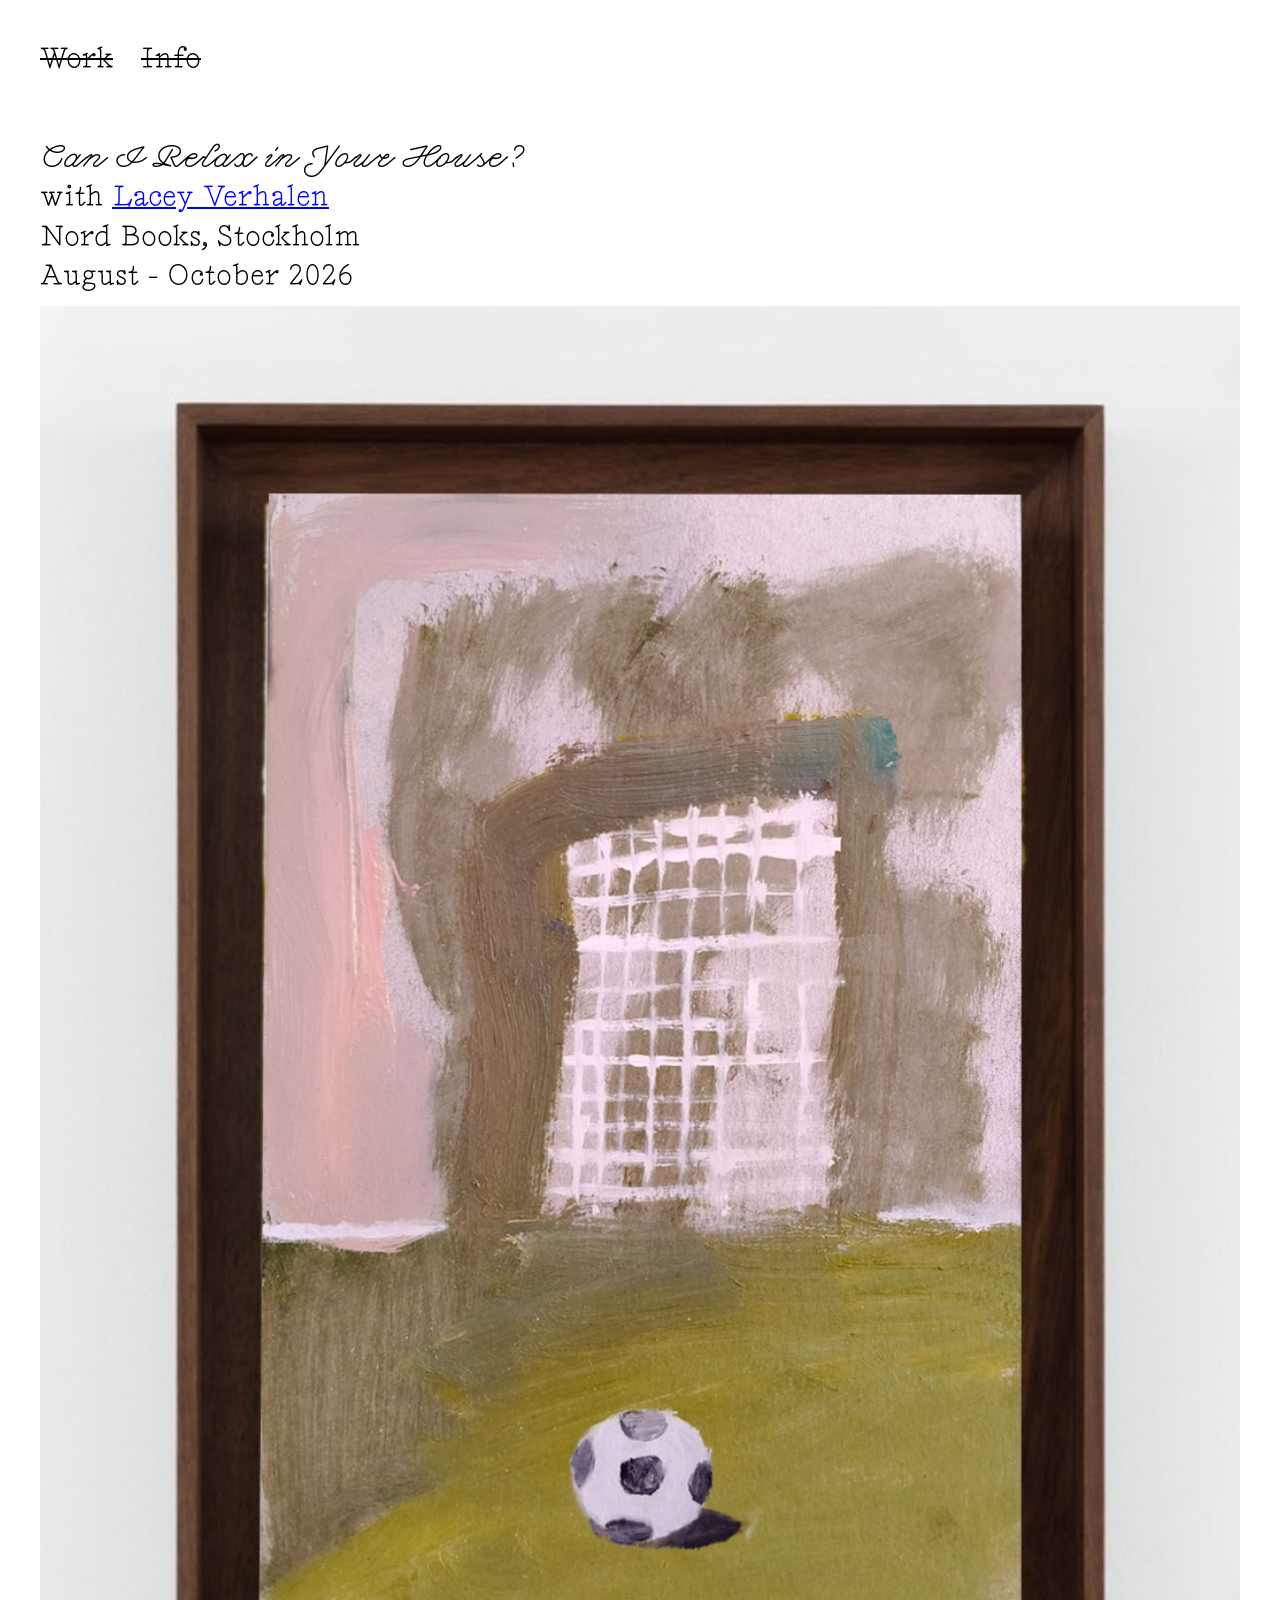
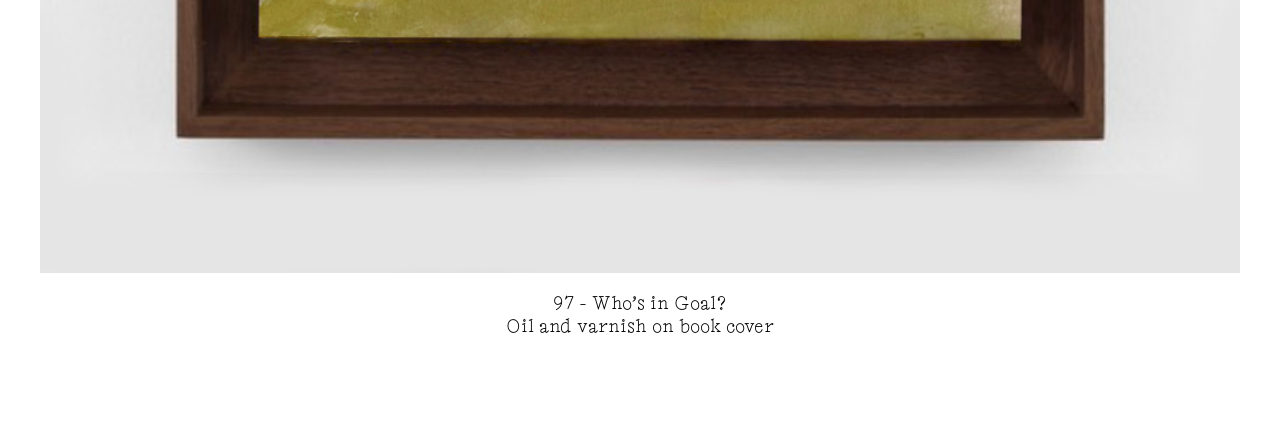
==== can-I-relax.html @ 7768a40b "Rename can-I-relax to can-I-relax.html" ====
<!DOCTYPE html>
<html lang="en">
<head>
  <meta charset="UTF-8">
  <meta name="viewport" content="width=device-width, initial-scale=1.0">
  <title>Can I Relax In Your House?</title>
  <link rel="stylesheet" href="styles.css">
</head>
<body>

  <nav>
    <a href="index.html" class="crossed-out">Work</a>
    <a href="info.html" class="crossed-out">Info</a>
  </nav>

  <main>
    <div class="section-title">
      <em class="italic-font">Can I Relax in Your House?</em><br>
      with <a href="http://www.laceyverhalen.com" target="_blank" rel="noopener noreferrer">Lacey Verhalen</a><br>
      Nord Books, Stockholm<br>
      August - October 2026
    </div>
  </main>

    <div class="artwork-item">
        <img src="97-whos-in-goal.jpg" alt="Who's in Goal?">
        <div class="artwork-caption">
          <span class="caption-size">97 - Who’s in Goal?</span><br>
          Oil and varnish on book cover
        </div>
      </div>

<script>
  // Target layout elements AND text-formatting elements like em, i, and .italic-font
  const textContainers = document.querySelectorAll('nav a, .section-title, .year-heading, .bio-text, .contact-info, .exhibition-section h2, .exhibition-type, .exhibition-item p, .artwork-caption, em, i, .italic-font');

  textContainers.forEach(container => {
    Array.from(container.childNodes).forEach(node => {
      // Process text nodes directly inside targeted elements safely
      if (node.nodeType === Node.TEXT_NODE && node.textContent.trim() !== '') {
        // Splits by words while capturing spaces to preserve formatting
        const words = node.textContent.split(/(\s+)/);
        
        const spanWords = words.map(word => {
          // If it's a space or whitespace, keep it as-is without a span
          if (word.trim() === '') return word;
          // Wrap individual words in the hover-word class
          return `<span class="hover-word">${word}</span>`;
        });
        
        const placeholder = document.createElement('span');
        placeholder.innerHTML = spanWords.join('');
        node.parentNode.insertBefore(placeholder, node);
        node.parentNode.removeChild(node);
      }
    });
  });

  // Assign the random color on hover
  document.addEventListener('mouseover', function(e) {
    if (e.target.classList.contains('hover-word')) {
      const randomColor = '#' + Math.floor(Math.random()*16777215).toString(16).padStart(6, '0');
      e.target.style.color = randomColor;
    }
  });

  // Reset the color when moving away
  document.addEventListener('mouseout', function(e) {
    if (e.target.classList.contains('hover-word')) {
      e.target.style.color = '';
    }
  });
</script>
</body>
</html>
---- styles.css ----
/* --- Typography Setup --- */
@font-face {
  font-family: 'Edition Contextual';
  src: url('EditionContextualUnlicensed-50.woff') format('woff');
  font-weight: normal;
  font-style: normal;
}

@font-face {
  font-family: 'Edition Scriptual';
  src: url('EditionScriptualUnlicensed-50.woff') format('woff');
  font-weight: normal;
  font-style: italic;
}

/* --- Global Styles --- */
body {
  font-family: 'Edition Contextual', serif;
  font-size: 28px;
  line-height: 1.4;
  color: #000000;
  margin: 0;
  padding: 40px;
  background-color: #ffffff;
}

em, i, .italic-font {
  font-family: 'Edition Scriptual', cursive;
  font-style: italic;
  font-size: 28px;
}

/* --- Global Link Styles (Excluding Menu) --- */
a:not(nav a) {
  color: #0000FF !important;
  text-decoration: underline; /* Reverted to default browser thickness */
}

/* Forces JS-wrapped words inside OR on the global links (like IG) to stay blue */
a:not(nav a) .hover-word,
a:not(nav a).hover-word {
  color: #0000FF !important;
}

/* --- Navigation --- */
nav {
  margin-bottom: 60px;
}

nav a {
  font-size: 28px;
  text-decoration: none;
  color: #000000;
  margin-right: 20px;
}

/* Forces JS-wrapped words inside the top menu links to stay black */
nav a .hover-word {
  color: #000000;
}

/* Keeps the inactive link permanently crossed out with no hover animations */
nav a.crossed-out {
  text-decoration: line-through;
}

/* --- Content Layout --- */
.section-title {
  margin-bottom: 10px;
}

.year-heading {
  margin-bottom: 40px;
}

/* --- Portfolio Work Page --- */
.portfolio-container {
  max-width: 600px;
  margin-top: 40px;
}

.artwork-item {
  margin-bottom: 60px;
  display: flex;
  flex-direction: column;
}

.artwork-item img {
  width: 100%;
  height: auto;
  display: block;
}

.artwork-caption {
  font-size: 18px;
  text-align: center;
  margin-top: 20px;
  line-height: 1.3;
}

/* --- Info Page Specifics --- */
.info-content {
  max-width: 800px;
}

.bio-text {
  margin-bottom: 40px;
}

.contact-info {
  margin-bottom: 60px;
}

.exhibition-section h2 {
  font-size: 28px;
  font-weight: normal;
  text-transform: uppercase;
  margin: 0 0 30px 0;
  letter-spacing: 1px;
}

.exhibition-type {
  text-decoration: underline;
  text-underline-offset: 8px;       /* Pushes the underline down so it doesn't crowd the letters */
  text-decoration-skip-ink: auto;   /* Automatically cuts the line where descenders (like p and g) cross it */
  margin-bottom: 30px;
}

.exhibition-item {
  margin-bottom: 40px;
}

.exhibition-item p {
  margin: 0;
}

/* --- Hover Word Effect --- */
.hover-word {
  transition: color 0.15s ease;
  cursor: default;
}

/* --- Mobile Responsive Rules --- */
@media (max-width: 768px) {
  body {
    padding: 24px 20px; 
    font-size: 20px;     /* Scales down body text, bio, links & lists */
  }

  nav a {
    font-size: 20px;     /* Scales down top navigation menu links */
  }

  em, i, .italic-font {
    font-size: 20px;     /* Scales down script font variations */
  }

  .exhibition-section h2 {
    font-size: 20px;     /* Scales down EXHIBITIONS uppercase header */
  }

  nav {
    margin-bottom: 40px;
  }

  .artwork-caption {
    font-size: 12px;     /* Scales down captions centered under works */
    margin-top: 14px;
  }
  
  .portfolio-container {
    max-width: 100%;     
  }
}
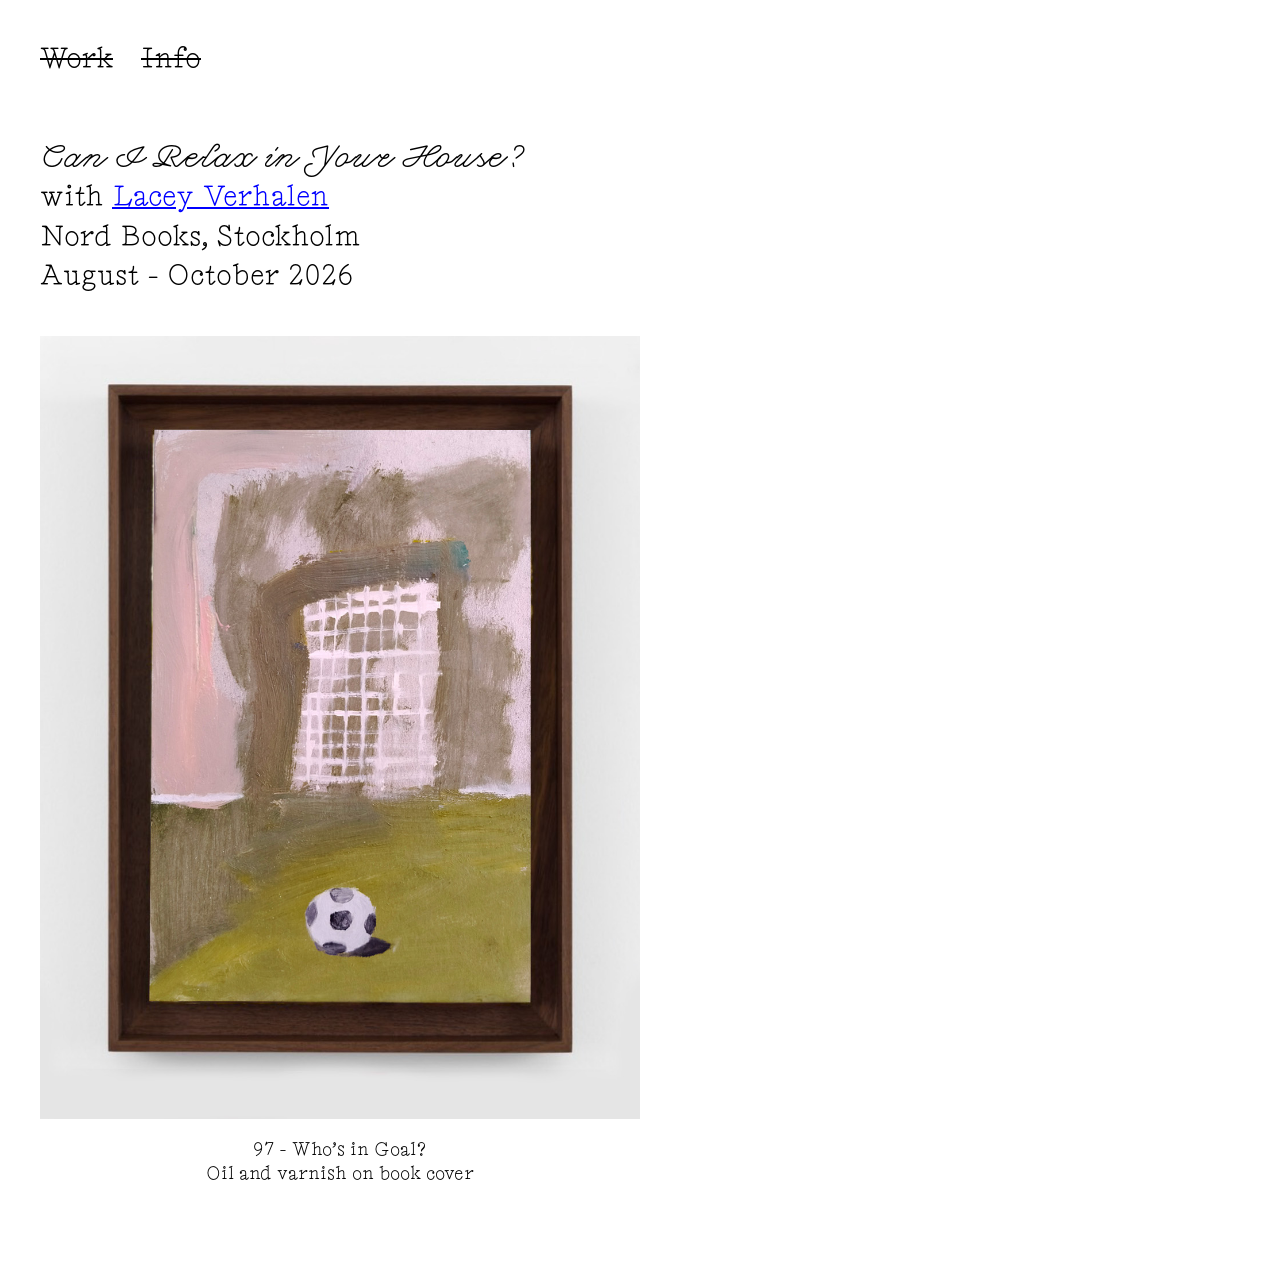
==== commit 1ed0a1f4: "Update can-I-relax.html" ====
--- a/can-I-relax.html
+++ b/can-I-relax.html
@@ -21,7 +21,9 @@
       August - October 2026
     </div>
   </main>
-
+  
+  <div class="portfolio-container">
+    
     <div class="artwork-item">
         <img src="97-whos-in-goal.jpg" alt="Who's in Goal?">
         <div class="artwork-caption">
@@ -29,6 +31,8 @@
           Oil and varnish on book cover
         </div>
       </div>
+
+</div> 
 
 <script>
   // Target layout elements AND text-formatting elements like em, i, and .italic-font
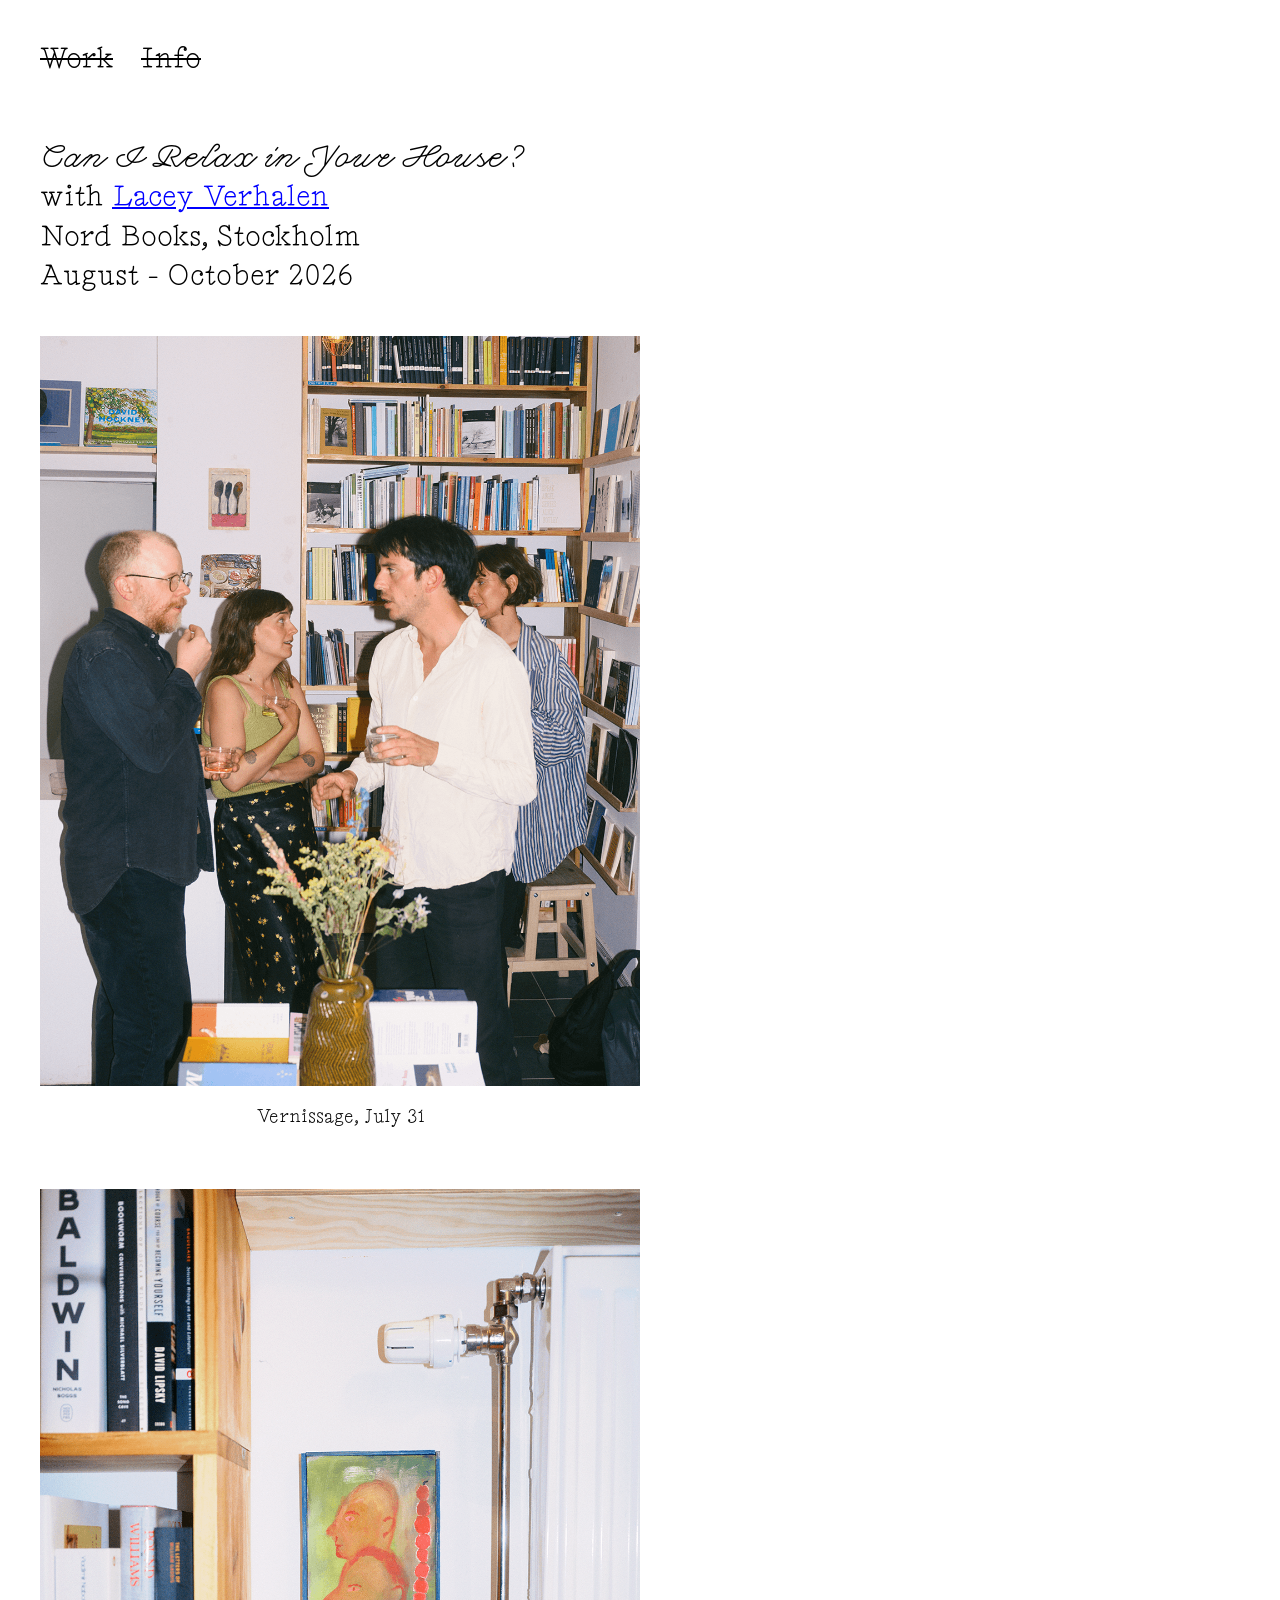
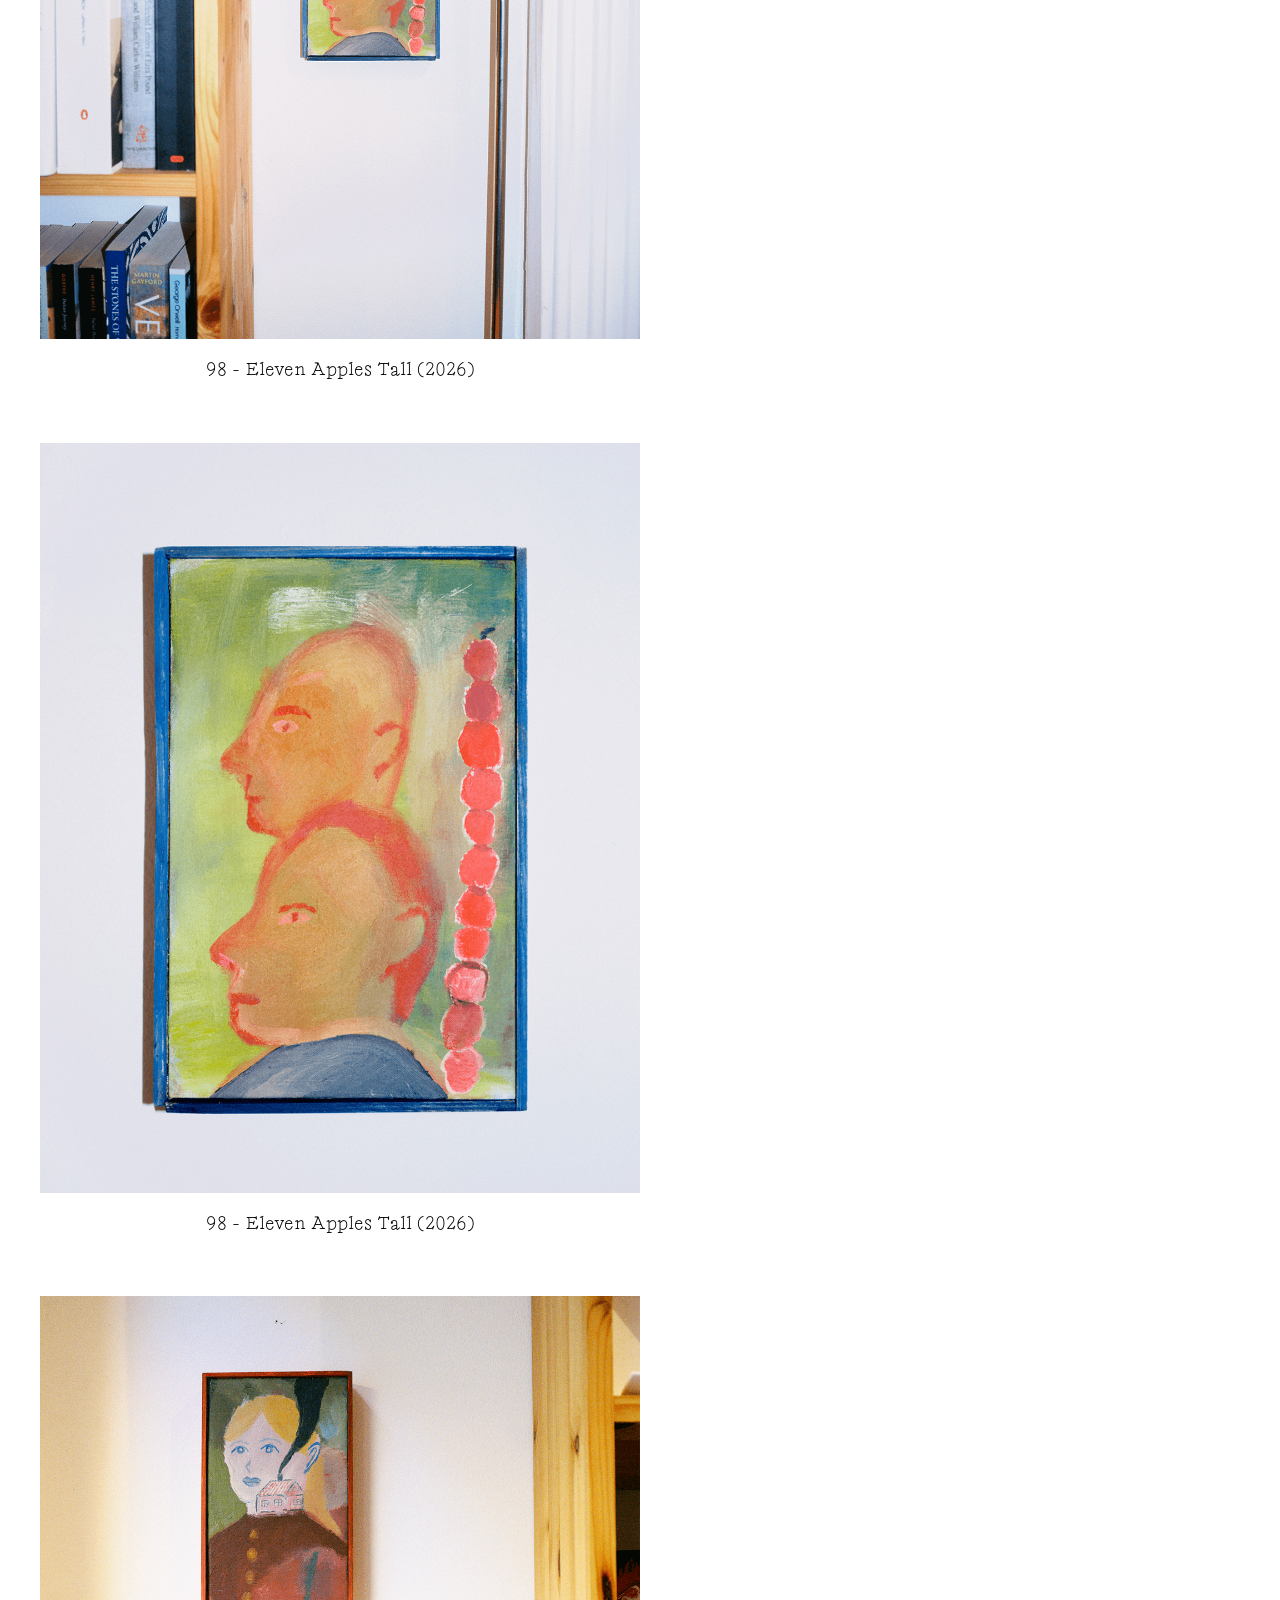
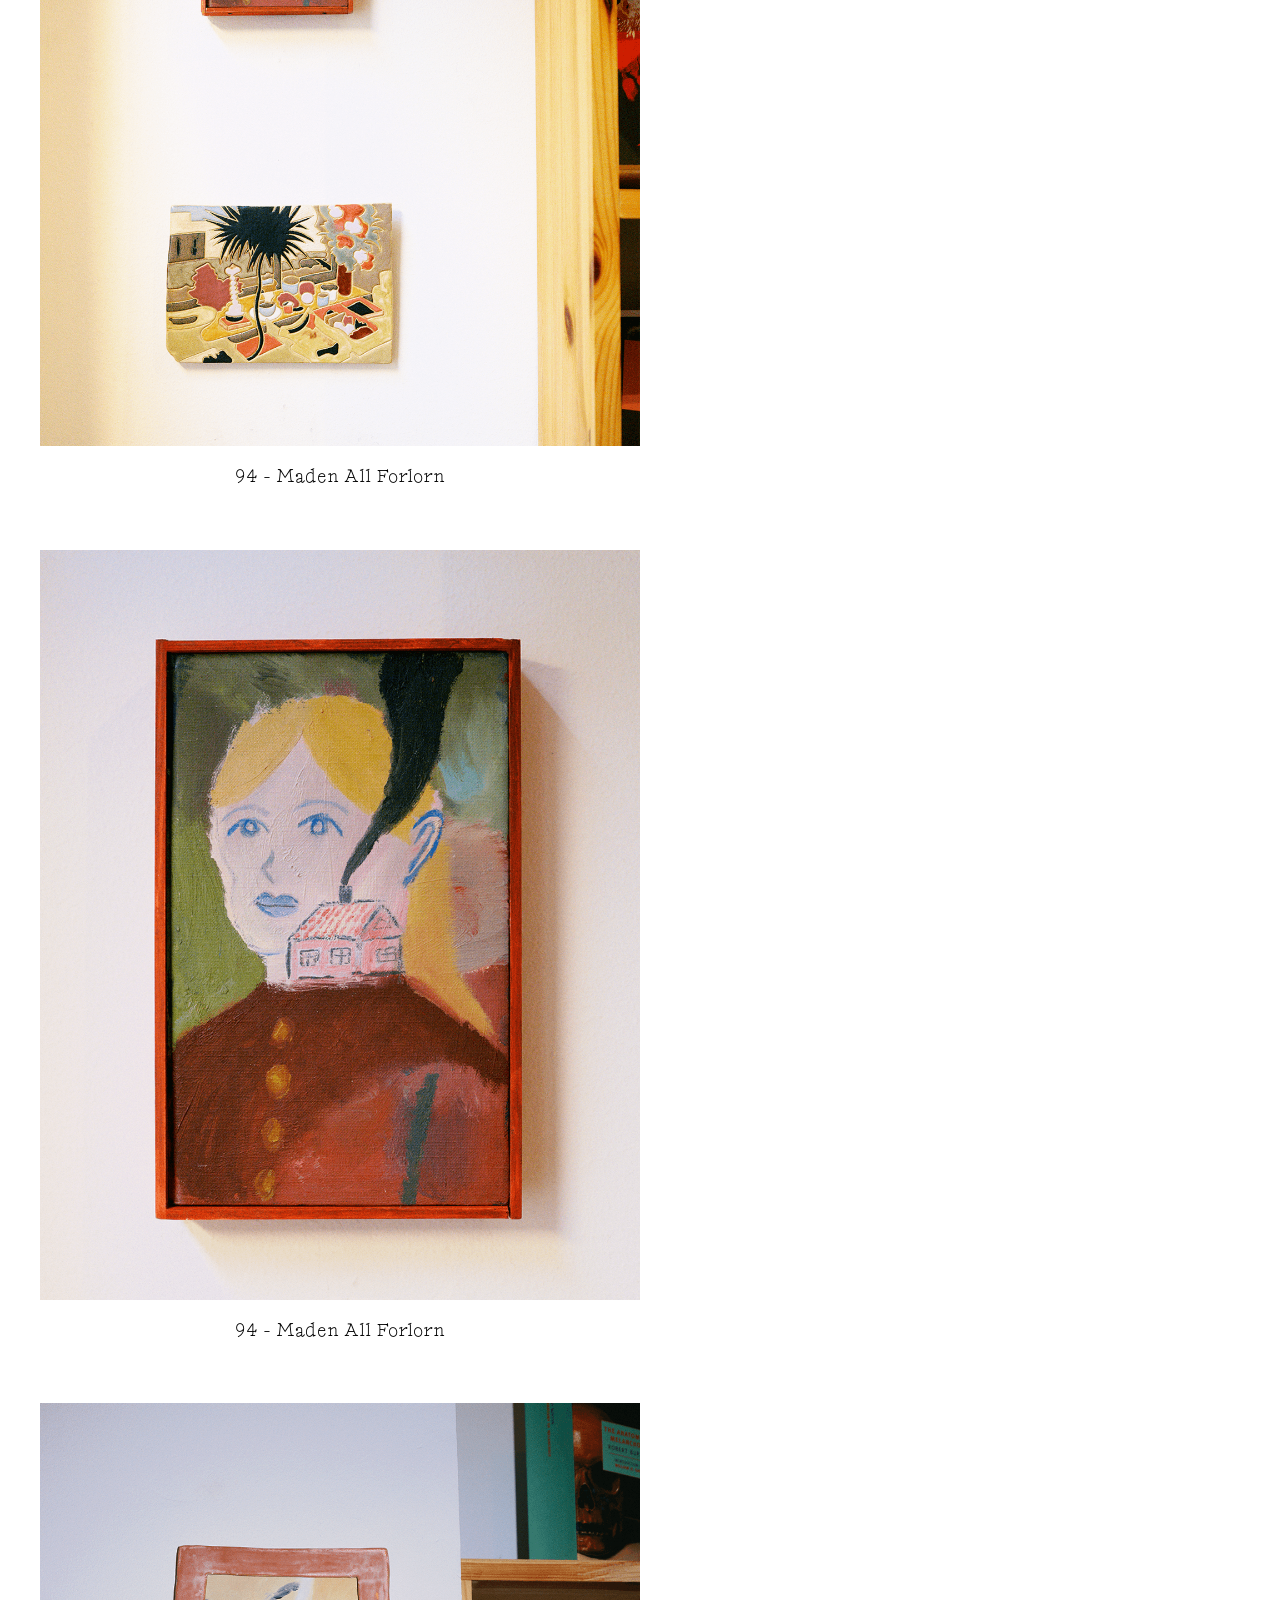
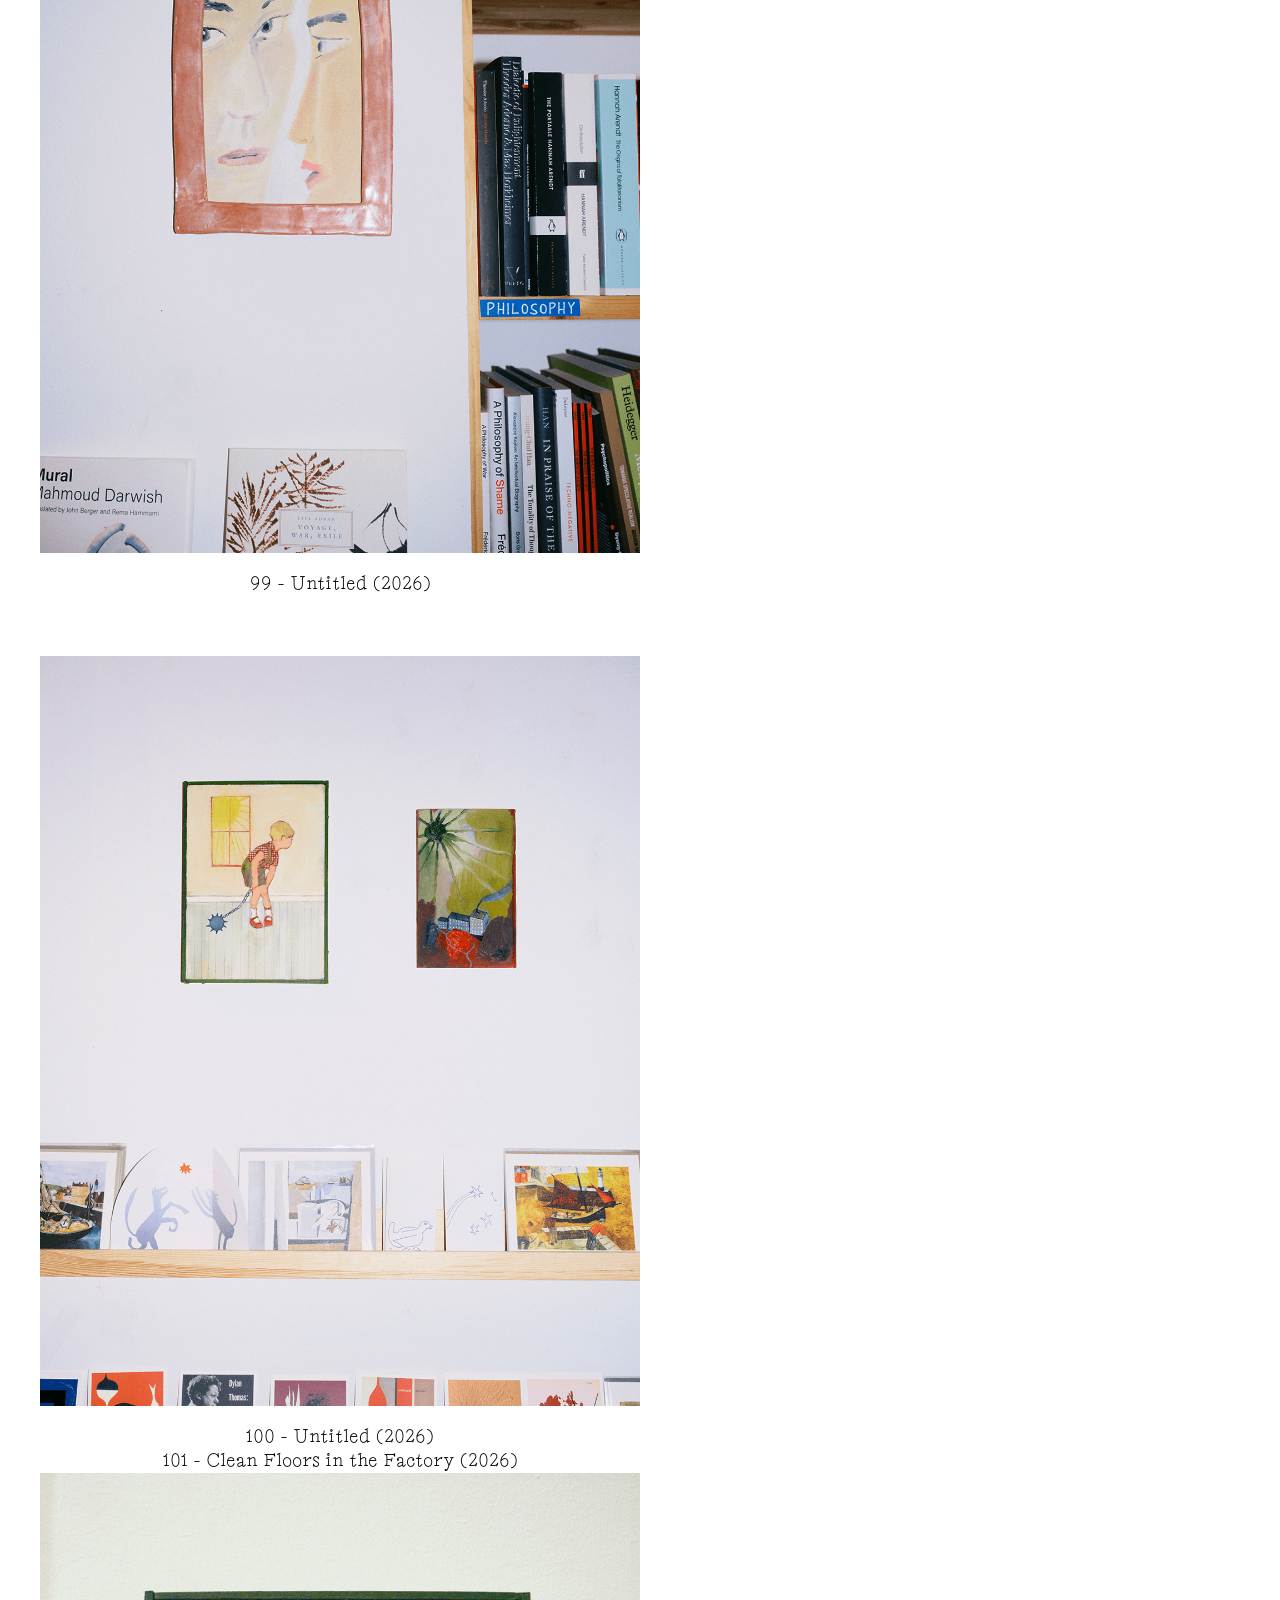
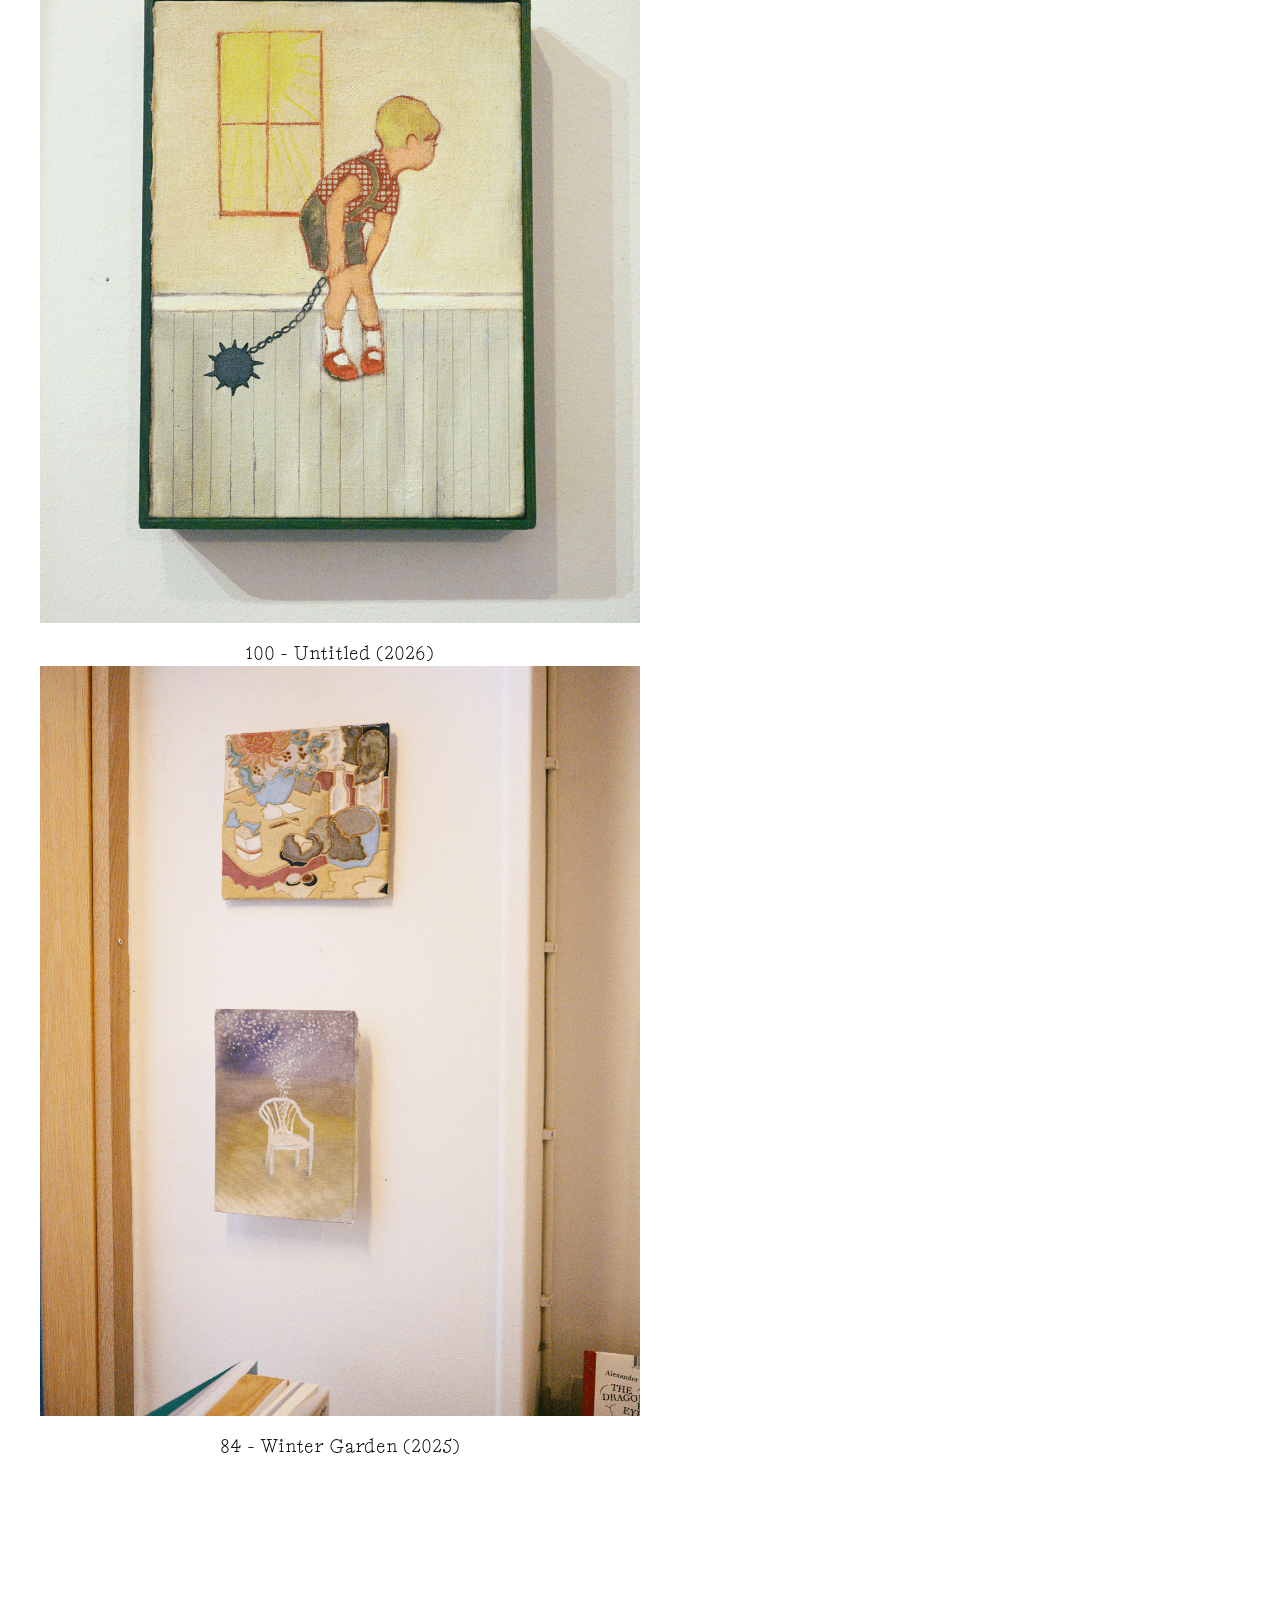
==== commit f34b91f7: "Update can-I-relax.html" ====
--- a/can-I-relax.html
+++ b/can-I-relax.html
@@ -25,12 +25,69 @@
   <div class="portfolio-container">
     
     <div class="artwork-item">
-        <img src="97-whos-in-goal.jpg" alt="Who's in Goal?">
+        <img src="can-I-1.png">
         <div class="artwork-caption">
-          <span class="caption-size">97 - Who’s in Goal?</span><br>
-          Oil and varnish on book cover
+          <span class="caption-size">Vernissage, July 31</span>
         </div>
       </div>
+
+           <div class="artwork-item">
+        <img src="can-I-2.png">
+        <div class="artwork-caption">
+          <span class="caption-size">98 - Eleven Apples Tall (2026)</span>
+        </div>
+      </div>
+
+         <div class="artwork-item">
+        <img src="can-I-3.png">
+        <div class="artwork-caption">
+          <span class="caption-size">98 - Eleven Apples Tall (2026)</span>
+        </div>
+      </div>
+
+        <div class="artwork-item">
+        <img src="can-I-4.png">
+        <div class="artwork-caption">
+          <span class="caption-size">94 - Maden All Forlorn</span>
+        </div>
+      </div>
+
+        <div class="artwork-item">
+        <img src="can-I-5.png">
+        <div class="artwork-caption">
+          <span class="caption-size">94 - Maden All Forlorn</span>
+        </div>
+      </div>
+
+           <div class="artwork-item">
+        <img src="can-I-6.png">
+        <div class="artwork-caption">
+          <span class="caption-size">99 - Untitled (2026)</span>
+        </div>
+      </div>
+
+          <div class="artwork-item">
+        <img src="can-I-7.png">
+        <div class="artwork-caption">
+          <span class="caption-size">100 - Untitled (2026)</span></br>
+          101 - Clean Floors in the Factory (2026)
+
+           <div class="artwork-item">
+        <img src="can-I-8.png">
+        <div class="artwork-caption">
+          <span class="caption-size">100 - Untitled (2026)</span>
+
+          <div class="artwork-item">
+        <img src="can-I-9.png">
+        <div class="artwork-caption">
+          <span class="caption-size">84 - Winter Garden (2025)</span>
+         
+        </div>
+      </div>
+
+    
+
+    
 
 </div> 
 
--- a/styles.css
+++ b/styles.css
@@ -32,14 +32,15 @@
 
 /* --- Global Link Styles (Excluding Menu) --- */
 a:not(nav a) {
-  color: #0000FF !important;
-  text-decoration: underline; /* Reverted to default browser thickness */
+  color: #0000FF;
+  text-decoration: underline;
 }
 
-/* Forces JS-wrapped words inside OR on the global links (like IG) to stay blue */
+/* Default state for link text; allows JS hover color to override when hovered */
 a:not(nav a) .hover-word,
 a:not(nav a).hover-word {
-  color: #0000FF !important;
+  color: #0000FF;
+  cursor: pointer;
 }
 
 /* --- Navigation --- */
@@ -54,12 +55,10 @@
   margin-right: 20px;
 }
 
-/* Forces JS-wrapped words inside the top menu links to stay black */
 nav a .hover-word {
   color: #000000;
 }
 
-/* Keeps the inactive link permanently crossed out with no hover animations */
 nav a.crossed-out {
   text-decoration: line-through;
 }
@@ -121,8 +120,8 @@
 
 .exhibition-type {
   text-decoration: underline;
-  text-underline-offset: 8px;       /* Pushes the underline down so it doesn't crowd the letters */
-  text-decoration-skip-ink: auto;   /* Automatically cuts the line where descenders (like p and g) cross it */
+  text-underline-offset: 8px;
+  text-decoration-skip-ink: auto;
   margin-bottom: 30px;
 }
 
@@ -144,19 +143,19 @@
 @media (max-width: 768px) {
   body {
     padding: 24px 20px; 
-    font-size: 20px;     /* Scales down body text, bio, links & lists */
+    font-size: 20px;
   }
 
   nav a {
-    font-size: 20px;     /* Scales down top navigation menu links */
+    font-size: 20px;
   }
 
   em, i, .italic-font {
-    font-size: 20px;     /* Scales down script font variations */
+    font-size: 20px;
   }
 
   .exhibition-section h2 {
-    font-size: 20px;     /* Scales down EXHIBITIONS uppercase header */
+    font-size: 20px;
   }
 
   nav {
@@ -164,11 +163,11 @@
   }
 
   .artwork-caption {
-    font-size: 12px;     /* Scales down captions centered under works */
+    font-size: 12px;
     margin-top: 14px;
   }
   
   .portfolio-container {
-    max-width: 100%;     
+    max-width: 100%; 
   }
 }
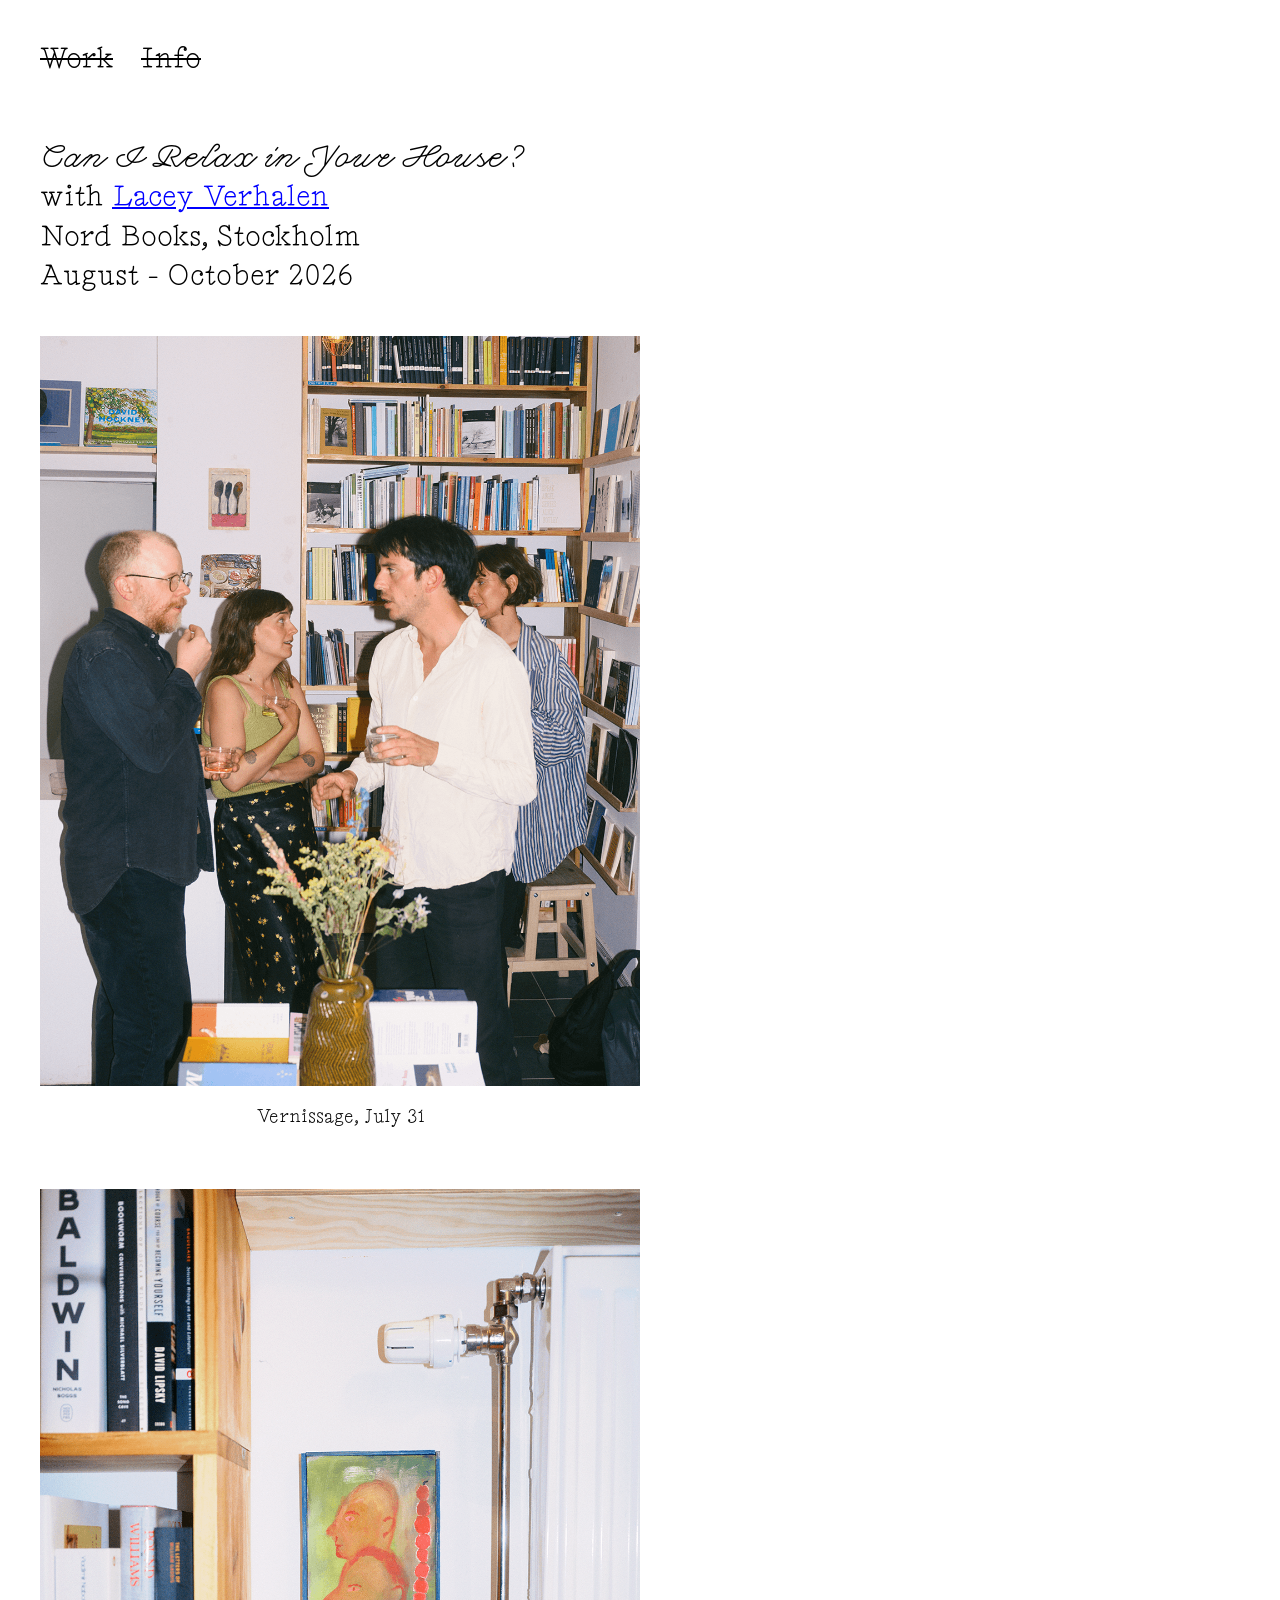
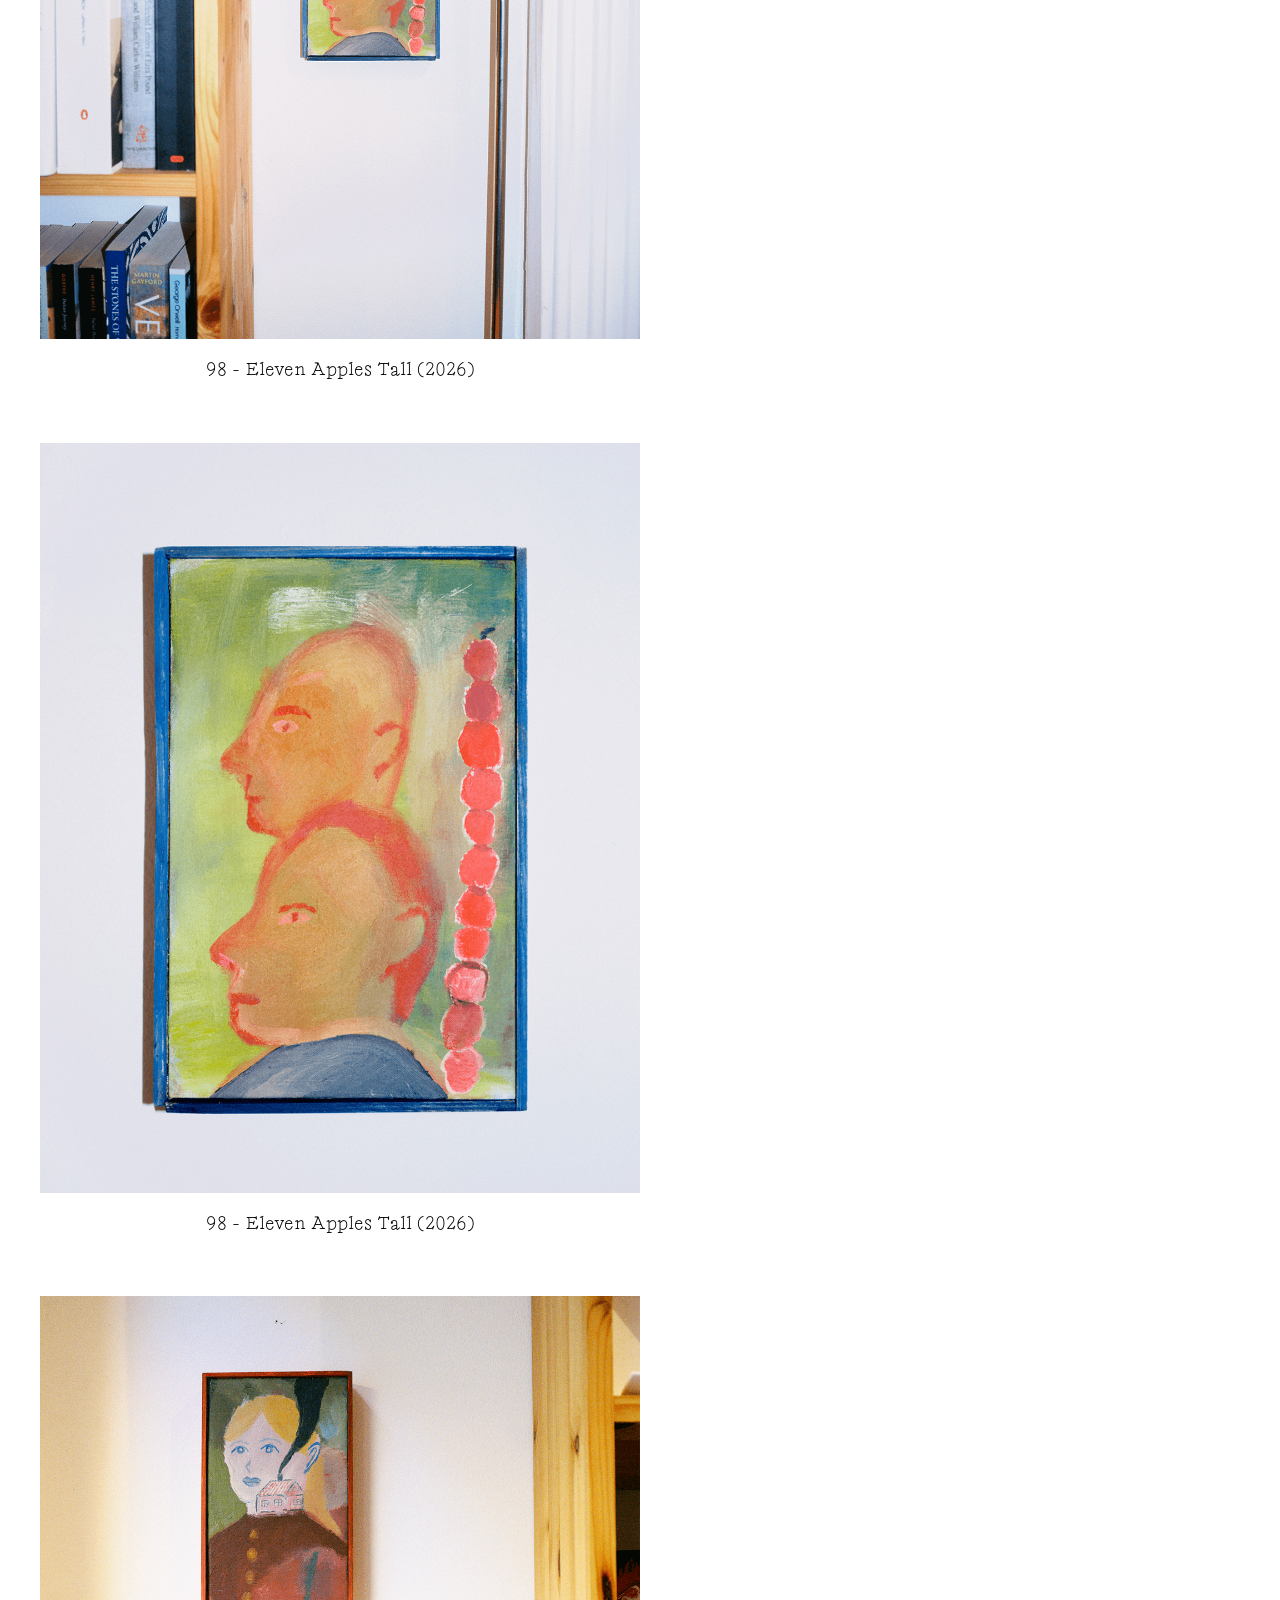
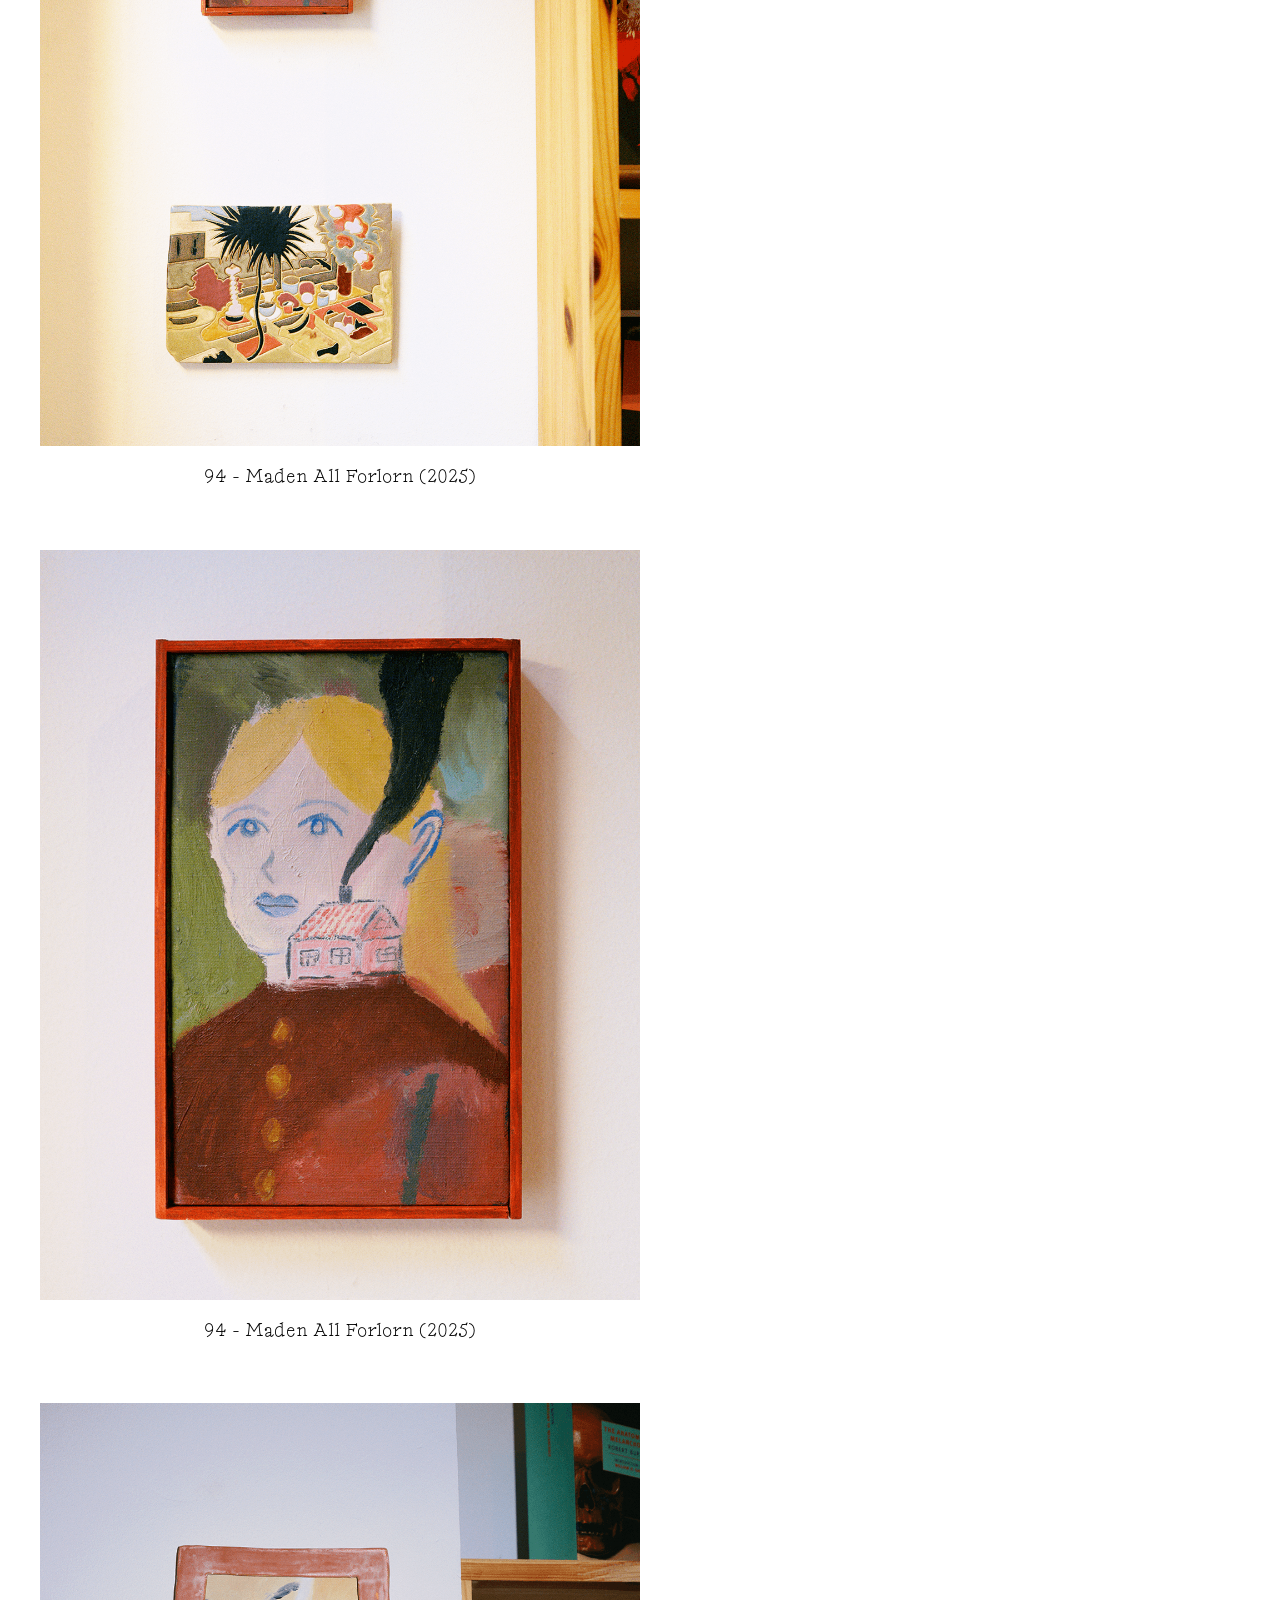
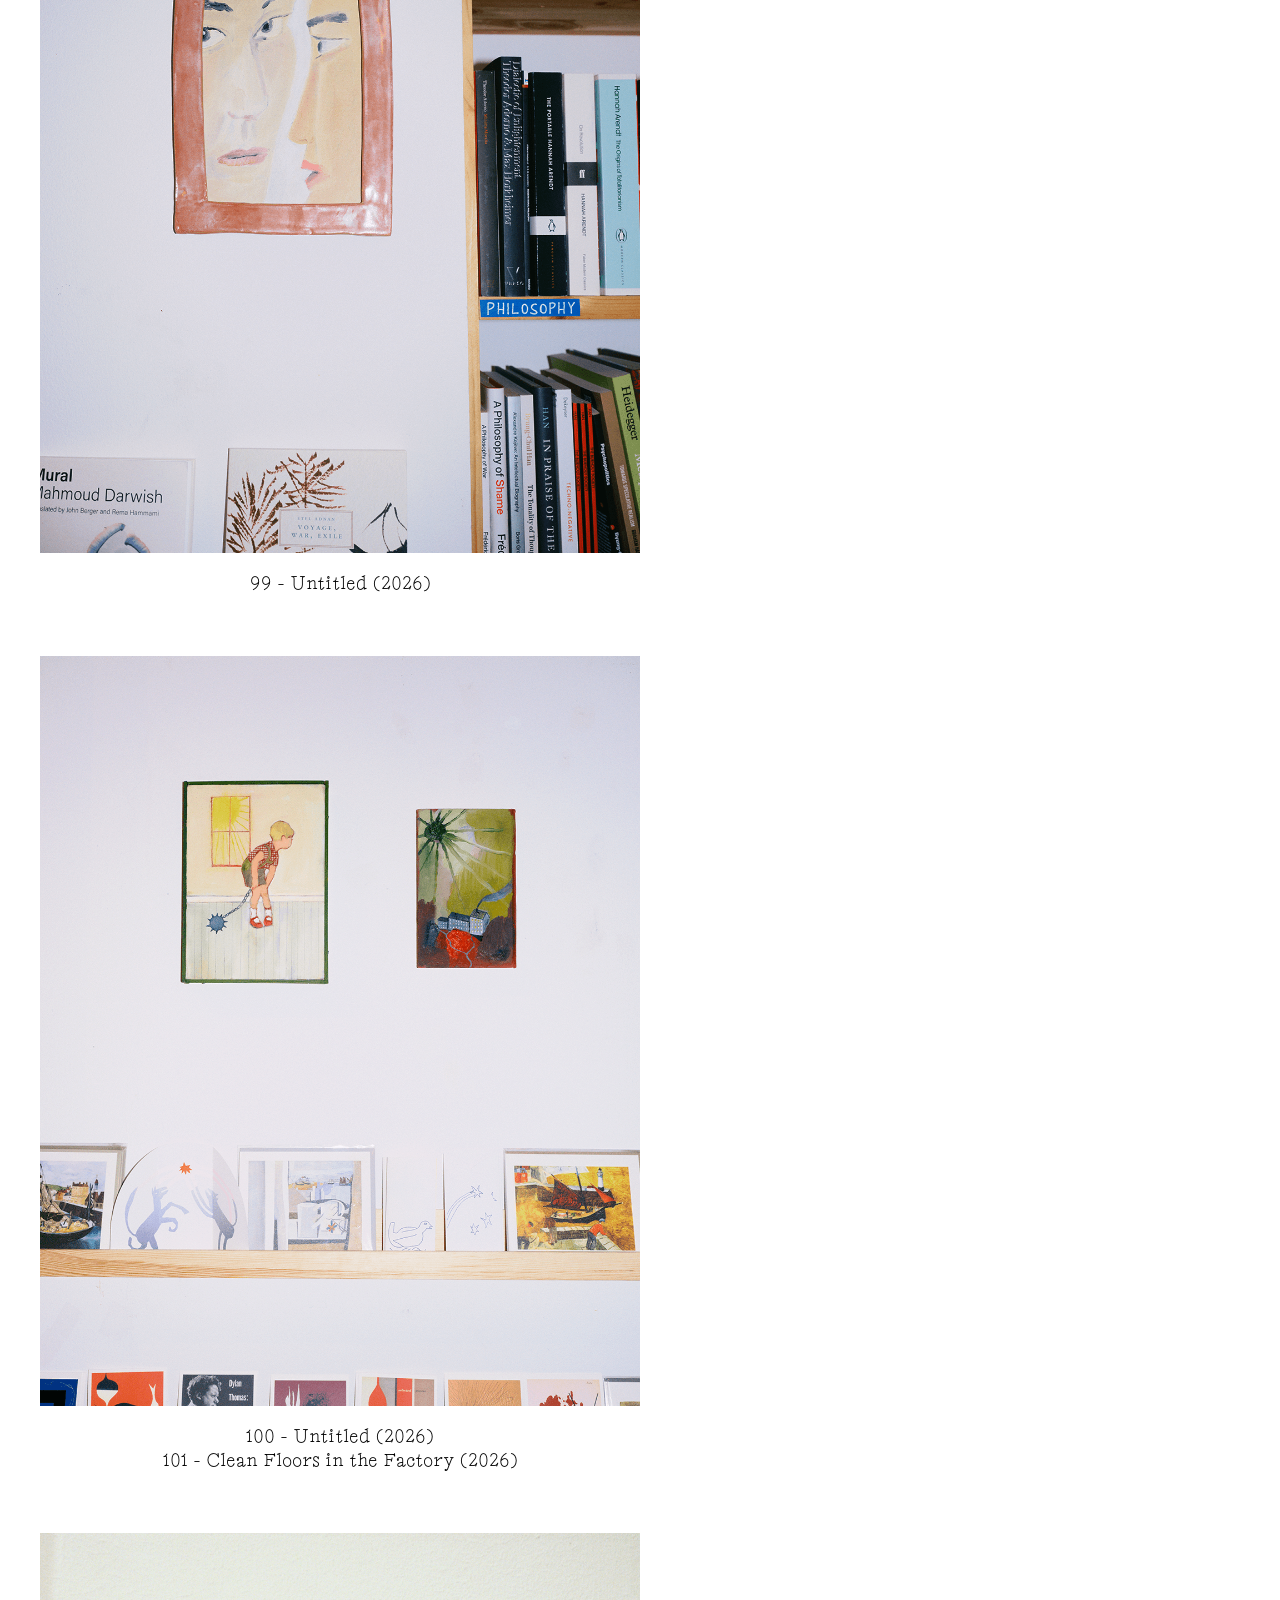
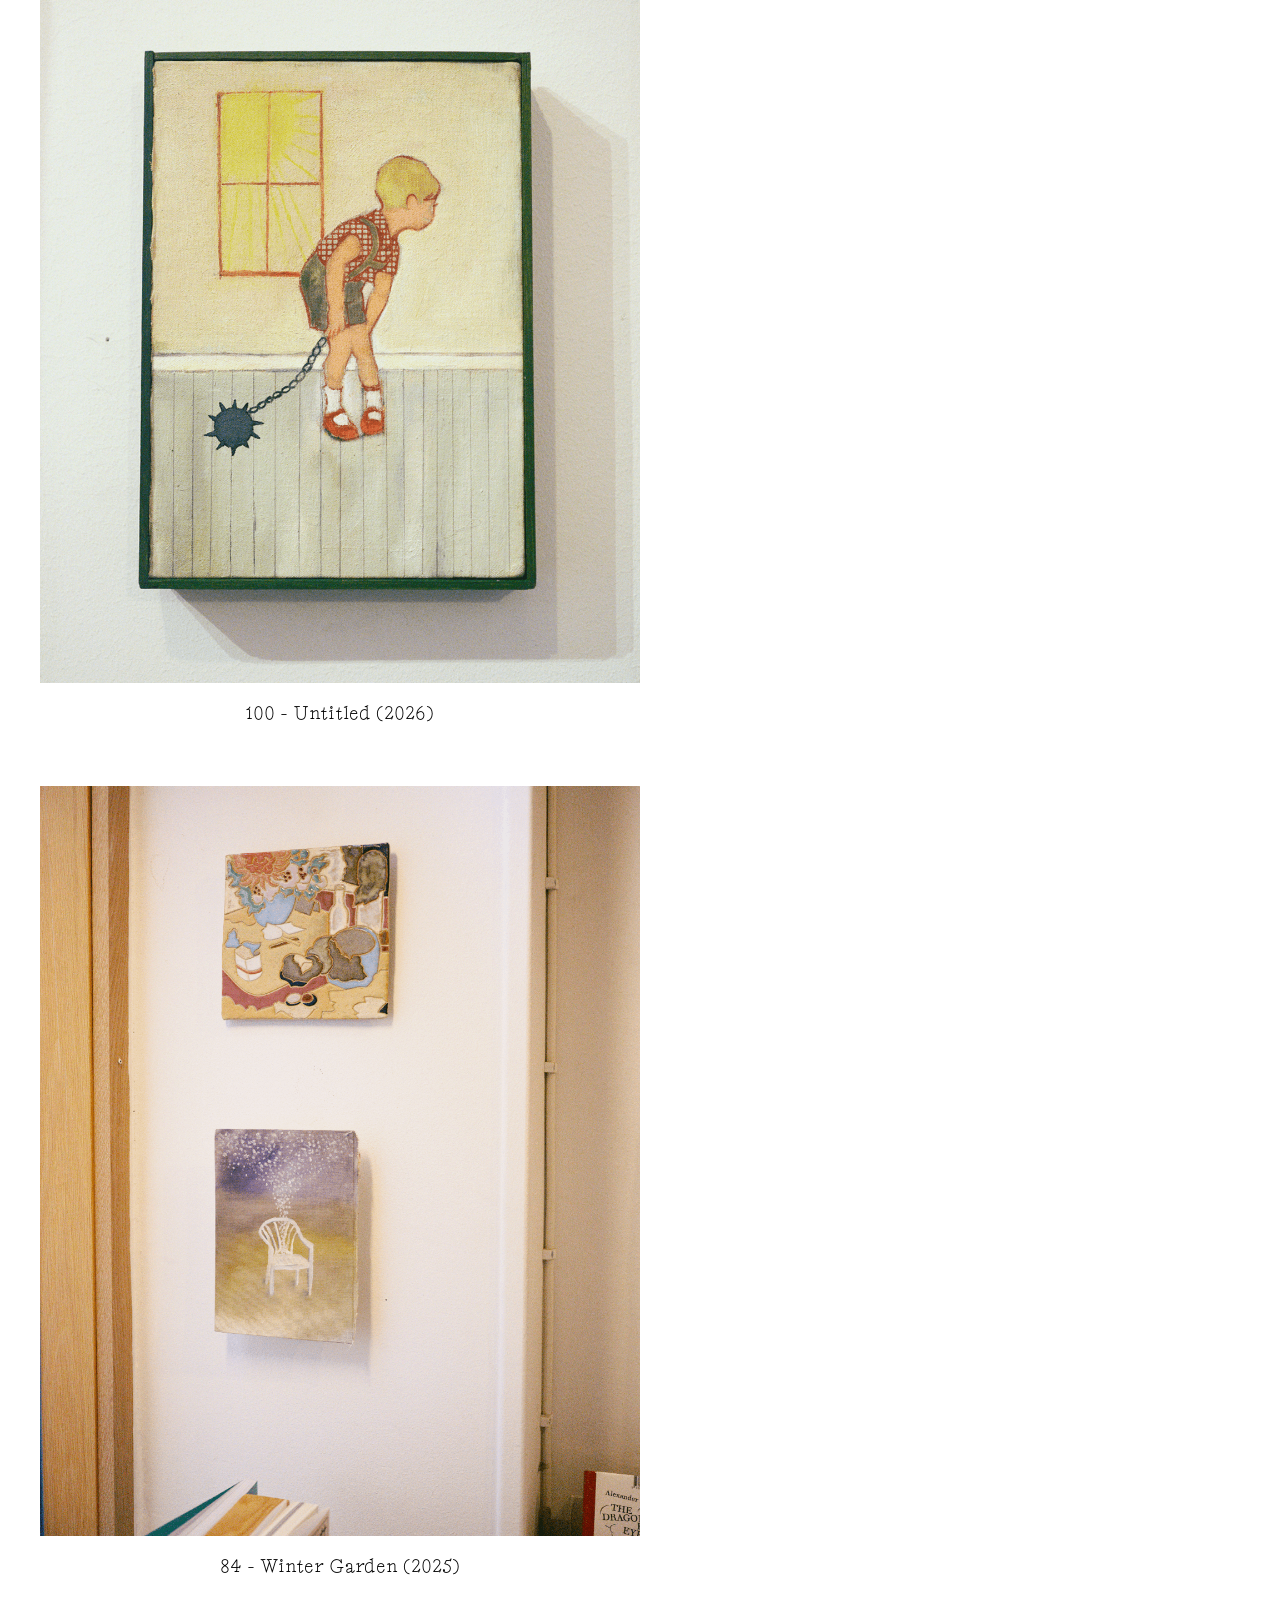
==== commit 6523b2f6: "Update can-I-relax.html" ====
--- a/can-I-relax.html
+++ b/can-I-relax.html
@@ -48,14 +48,14 @@
         <div class="artwork-item">
         <img src="can-I-4.png">
         <div class="artwork-caption">
-          <span class="caption-size">94 - Maden All Forlorn</span>
+          <span class="caption-size">94 - Maden All Forlorn (2025)</span>
         </div>
       </div>
 
         <div class="artwork-item">
         <img src="can-I-5.png">
         <div class="artwork-caption">
-          <span class="caption-size">94 - Maden All Forlorn</span>
+          <span class="caption-size">94 - Maden All Forlorn (2025)</span>
         </div>
       </div>
 
@@ -71,18 +71,25 @@
         <div class="artwork-caption">
           <span class="caption-size">100 - Untitled (2026)</span></br>
           101 - Clean Floors in the Factory (2026)
+             </div>
+      </div>
 
            <div class="artwork-item">
         <img src="can-I-8.png">
         <div class="artwork-caption">
           <span class="caption-size">100 - Untitled (2026)</span>
+             </div>
+      </div>
 
           <div class="artwork-item">
         <img src="can-I-9.png">
         <div class="artwork-caption">
           <span class="caption-size">84 - Winter Garden (2025)</span>
+             </div>
+      </div>
          
         </div>
+            
       </div>
 
     
